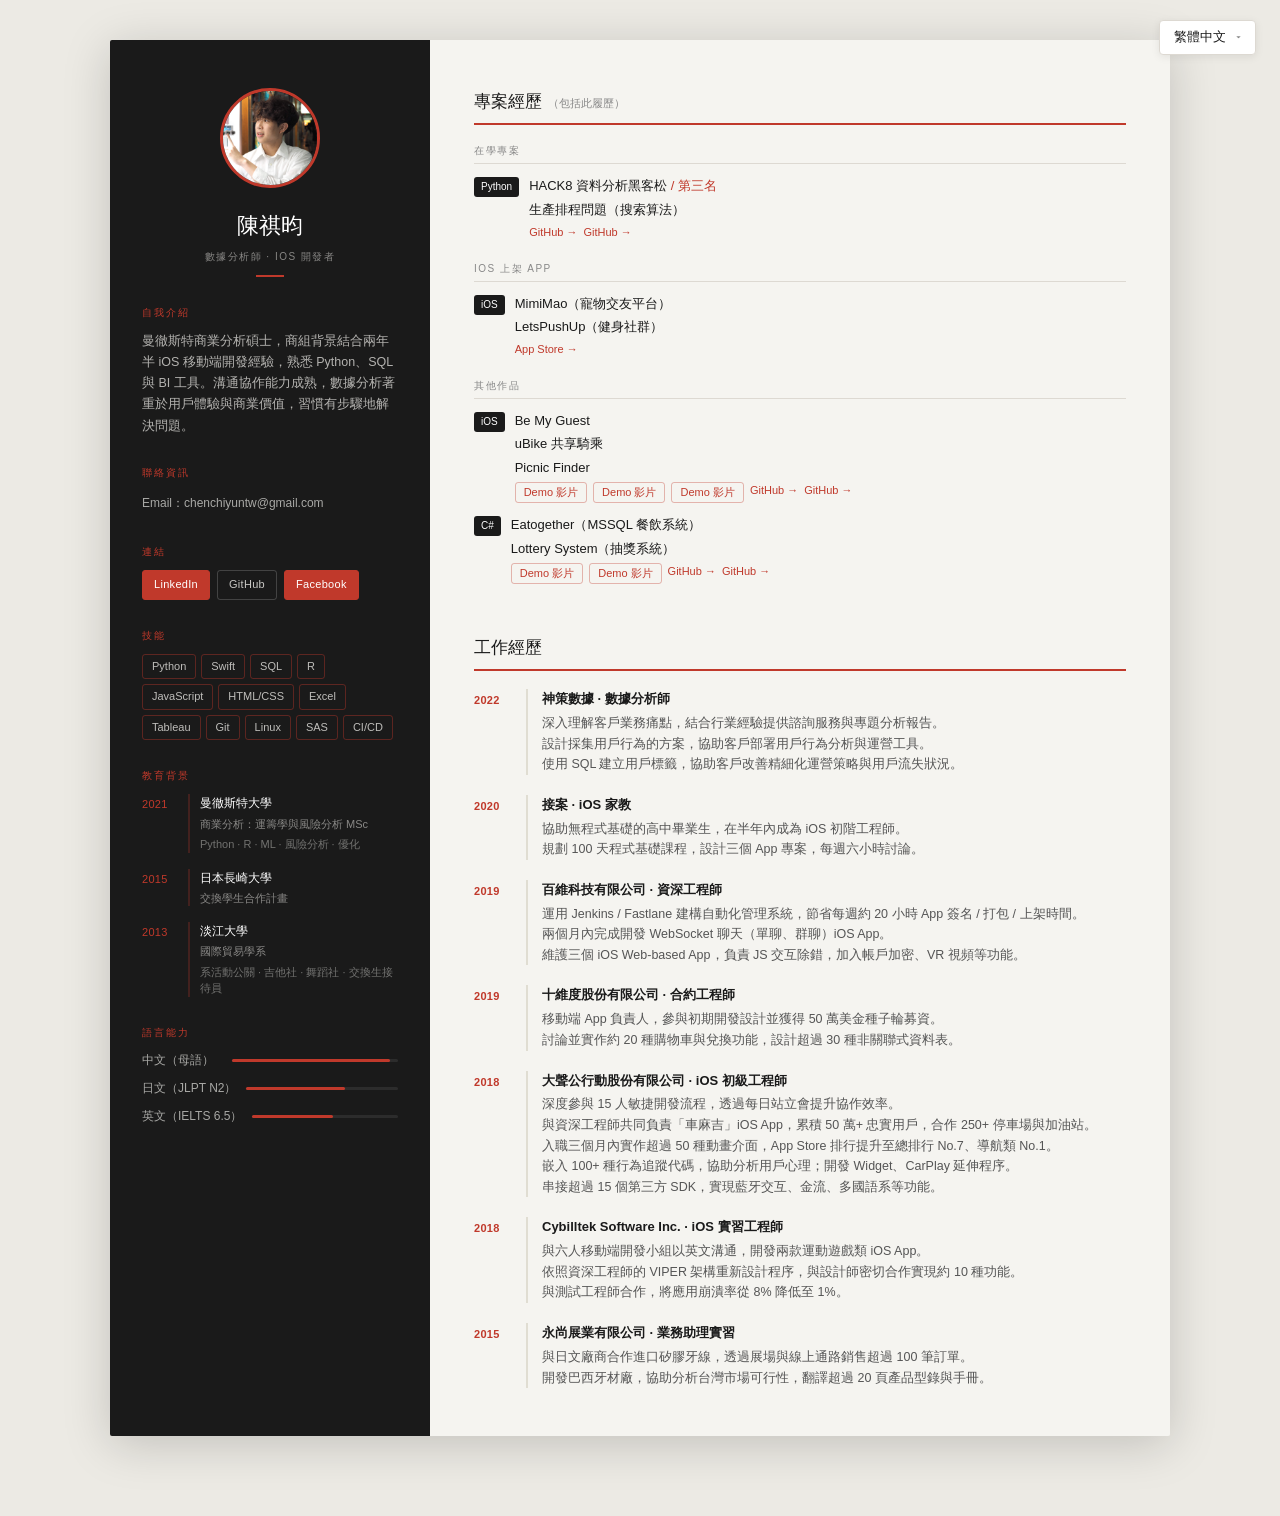
==== resume/index.html @ 27e23952 "個人網站根站台：駭客風履歷為首頁，正式履歷移至 /resume/ - / 為 GARY//OS 單檔 vanilla 履歷（自 gary-terminal 移入） - /resume/ 為原 shir" ====
<!DOCTYPE html>
<html lang="zh-TW">
<head>
  <meta charset="utf-8">
  <meta name="viewport" content="width=device-width, initial-scale=1.0">
  <title>陳祺昀 — 個人履歷</title>
  <link rel="stylesheet" href="style.css">
</head>
<body>

<nav class="lang-switcher">
  <div class="lang-current">繁體中文</div>
  <div class="lang-menu">
    <a href="./index.html" class="active">繁體中文</a>
    <a href="./resume-cn.html">简体中文</a>
    <a href="./resume-jp.html">日本語</a>
    <a href="./resume-en.html">English</a>
  </div>
</nav>

<div class="resume">

  <!-- ========== LEFT ========== -->
  <div class="col-left">

    <div class="profile">
      <img src="self3.jpg" alt="陳祺昀" class="profile-photo">
      <div class="profile-name">陳祺昀</div>
      <div class="profile-sub">數據分析師 · iOS 開發者</div>
      <div class="profile-divider"></div>
    </div>

    <div>
      <div class="lbl">自我介紹</div>
      <p style="font-size:12.5px;color:rgba(245,244,240,0.7);line-height:1.7;">
        曼徹斯特商業分析碩士，商組背景結合兩年半 iOS 移動端開發經驗，熟悉 Python、SQL 與 BI 工具。溝通協作能力成熟，數據分析著重於用戶體驗與商業價值，習慣有步驟地解決問題。
      </p>
    </div>

    <div>
      <div class="lbl">聯絡資訊</div>
      <ul class="contact-list">
        <li>Email：chenchiyuntw@gmail.com</li>
      </ul>
    </div>

    <div>
      <div class="lbl">連結</div>
      <div class="links">
        <a class="link-btn fill" href="https://www.linkedin.com/in/chenchiyun" target="_blank">LinkedIn</a>
        <a class="link-btn" href="https://github.com/shironchen" target="_blank">GitHub</a>
        <a class="link-btn fill" href="https://www.facebook.com/shironchen" target="_blank">Facebook</a>
      </div>
    </div>

    <div>
      <div class="lbl">技能</div>
      <div class="skill-tags">
        <span class="skill-tag">Python</span>
        <span class="skill-tag">Swift</span>
        <span class="skill-tag">SQL</span>
        <span class="skill-tag">R</span>
        <span class="skill-tag">JavaScript</span>
        <span class="skill-tag">HTML/CSS</span>
        <span class="skill-tag">Excel</span>
        <span class="skill-tag">Tableau</span>
        <span class="skill-tag">Git</span>
        <span class="skill-tag">Linux</span>
        <span class="skill-tag">SAS</span>
        <span class="skill-tag">CI/CD</span>
      </div>
    </div>

    <div>
      <div class="lbl">教育背景</div>
      <div class="edu-list">
        <div class="edu-item">
          <div class="edu-year">2021</div>
          <div class="edu-body">
            <strong>曼徹斯特大學</strong>
            <span>商業分析：運籌學與風險分析 MSc</span>
            <span style="margin-top:4px;font-size:11px;color:rgba(245,244,240,0.4);">Python · R · ML · 風險分析 · 優化</span>
          </div>
        </div>
        <div class="edu-item">
          <div class="edu-year">2015</div>
          <div class="edu-body">
            <strong>日本長崎大學</strong>
            <span>交換學生合作計畫</span>
          </div>
        </div>
        <div class="edu-item">
          <div class="edu-year">2013</div>
          <div class="edu-body">
            <strong>淡江大學</strong>
            <span>國際貿易學系</span>
            <span style="margin-top:4px;font-size:11px;color:rgba(245,244,240,0.4);">系活動公關 · 吉他社 · 舞蹈社 · 交換生接待員</span>
          </div>
        </div>
      </div>
    </div>

    <div>
      <div class="lbl">語言能力</div>
      <div class="lang-bars">
        <div class="lang-bar-row">
          <span class="name">中文（母語）</span>
          <div class="bar-track"><div class="bar-fill" style="width:95%"></div></div>
        </div>
        <div class="lang-bar-row">
          <span class="name">日文（JLPT N2）</span>
          <div class="bar-track"><div class="bar-fill" style="width:65%"></div></div>
        </div>
        <div class="lang-bar-row">
          <span class="name">英文（IELTS 6.5）</span>
          <div class="bar-track"><div class="bar-fill" style="width:55%"></div></div>
        </div>
      </div>
    </div>

  </div>

  <!-- ========== RIGHT ========== -->
  <div class="col-right">

    <div>
      <div class="sec-title">專案經歷<small>（包括此履歷）</small></div>

      <div class="proj-group">
        <div class="proj-group-lbl">在學專案</div>
        <div class="proj-row">
          <span class="proj-lang-badge">Python</span>
          <div class="proj-items">
            <div class="proj-name">HACK8 資料分析黑客松 <span style="color:#c0392b;font-weight:400;">/ 第三名</span></div>
            <div class="proj-name">生產排程問題（搜索算法）</div>
            <div class="proj-links">
              <a class="proj-link" href="https://github.com/shironchen/Hack8" target="_blank">GitHub →</a>
              <a class="proj-link" href="https://github.com/shironchen/PFSP_Problem" target="_blank">GitHub →</a>
            </div>
          </div>
        </div>
      </div>

      <div class="proj-group">
        <div class="proj-group-lbl">iOS 上架 App</div>
        <div class="proj-row">
          <span class="proj-lang-badge">iOS</span>
          <div class="proj-items">
            <div class="proj-name">MimiMao（寵物交友平台）</div>
            <div class="proj-name">LetsPushUp（健身社群）</div>
            <div class="proj-links">
              <a class="proj-link" href="https://apps.apple.com/gb/app/mimimao/id1538144540" target="_blank">App Store →</a>
            </div>
          </div>
        </div>
      </div>

      <div class="proj-group">
        <div class="proj-group-lbl">其他作品</div>
        <div class="proj-row">
          <span class="proj-lang-badge">iOS</span>
          <div class="proj-items">
            <div class="proj-name">Be My Guest</div>
            <div class="proj-name">uBike 共享騎乘</div>
            <div class="proj-name">Picnic Finder</div>
            <div class="proj-links">
              <button class="demo-btn" data-video="./images/bemyguest.mp4">Demo 影片</button>
              <button class="demo-btn" data-video="./images/uBike.mp4">Demo 影片</button>
              <button class="demo-btn" data-video="./images/letsPicnic.mp4">Demo 影片</button>
              <a class="proj-link" href="https://github.com/helloshirotw/friendy" target="_blank">GitHub →</a>
              <a class="proj-link" href="https://github.com/helloshirotw/letsPicnic" target="_blank">GitHub →</a>
            </div>
          </div>
        </div>
        <div class="proj-row" style="margin-top:10px;">
          <span class="proj-lang-badge">C#</span>
          <div class="proj-items">
            <div class="proj-name">Eatogether（MSSQL 餐飲系統）</div>
            <div class="proj-name">Lottery System（抽獎系統）</div>
            <div class="proj-links">
              <button class="demo-btn" data-video="./images/dingbendongTest.mp4">Demo 影片</button>
              <button class="demo-btn" data-video="./images/winformVideo03.mp4">Demo 影片</button>
              <a class="proj-link" href="https://github.com/HelloShiro/DingBenDong" target="_blank">GitHub →</a>
              <a class="proj-link" href="https://github.com/HelloShiro/windows_app/tree/master/lottery" target="_blank">GitHub →</a>
            </div>
          </div>
        </div>
      </div>
    </div>

    <div>
      <div class="sec-title">工作經歷</div>
      <div class="exp-list">

        <div class="exp-item">
          <div class="exp-year">2022</div>
          <div class="exp-body">
            <div class="exp-company">神策數據 · 數據分析師</div>
            <ul>
              <li>深入理解客戶業務痛點，結合行業經驗提供諮詢服務與專題分析報告。</li>
              <li>設計採集用戶行為的方案，協助客戶部署用戶行為分析與運營工具。</li>
              <li>使用 SQL 建立用戶標籤，協助客戶改善精細化運營策略與用戶流失狀況。</li>
            </ul>
          </div>
        </div>

        <div class="exp-item">
          <div class="exp-year">2020</div>
          <div class="exp-body">
            <div class="exp-company">接案 · iOS 家教</div>
            <ul>
              <li>協助無程式基礎的高中畢業生，在半年內成為 iOS 初階工程師。</li>
              <li>規劃 100 天程式基礎課程，設計三個 App 專案，每週六小時討論。</li>
            </ul>
          </div>
        </div>

        <div class="exp-item">
          <div class="exp-year">2019</div>
          <div class="exp-body">
            <div class="exp-company">百維科技有限公司 · 資深工程師</div>
            <ul>
              <li>運用 Jenkins / Fastlane 建構自動化管理系統，節省每週約 20 小時 App 簽名 / 打包 / 上架時間。</li>
              <li>兩個月內完成開發 WebSocket 聊天（單聊、群聊）iOS App。</li>
              <li>維護三個 iOS Web-based App，負責 JS 交互除錯，加入帳戶加密、VR 視頻等功能。</li>
            </ul>
          </div>
        </div>

        <div class="exp-item">
          <div class="exp-year">2019</div>
          <div class="exp-body">
            <div class="exp-company">十維度股份有限公司 · 合約工程師</div>
            <ul>
              <li>移動端 App 負責人，參與初期開發設計並獲得 50 萬美金種子輪募資。</li>
              <li>討論並實作約 20 種購物車與兌換功能，設計超過 30 種非關聯式資料表。</li>
            </ul>
          </div>
        </div>

        <div class="exp-item">
          <div class="exp-year">2018</div>
          <div class="exp-body">
            <div class="exp-company">大聲公行動股份有限公司 · iOS 初級工程師</div>
            <ul>
              <li>深度參與 15 人敏捷開發流程，透過每日站立會提升協作效率。</li>
              <li>與資深工程師共同負責「車麻吉」iOS App，累積 50 萬+ 忠實用戶，合作 250+ 停車場與加油站。</li>
              <li>入職三個月內實作超過 50 種動畫介面，App Store 排行提升至總排行 No.7、導航類 No.1。</li>
              <li>嵌入 100+ 種行為追蹤代碼，協助分析用戶心理；開發 Widget、CarPlay 延伸程序。</li>
              <li>串接超過 15 個第三方 SDK，實現藍牙交互、金流、多國語系等功能。</li>
            </ul>
          </div>
        </div>

        <div class="exp-item">
          <div class="exp-year">2018</div>
          <div class="exp-body">
            <div class="exp-company">Cybilltek Software Inc. · iOS 實習工程師</div>
            <ul>
              <li>與六人移動端開發小組以英文溝通，開發兩款運動遊戲類 iOS App。</li>
              <li>依照資深工程師的 VIPER 架構重新設計程序，與設計師密切合作實現約 10 種功能。</li>
              <li>與測試工程師合作，將應用崩潰率從 8% 降低至 1%。</li>
            </ul>
          </div>
        </div>

        <div class="exp-item">
          <div class="exp-year">2015</div>
          <div class="exp-body">
            <div class="exp-company">永尚展業有限公司 · 業務助理實習</div>
            <ul>
              <li>與日文廠商合作進口矽膠牙線，透過展場與線上通路銷售超過 100 筆訂單。</li>
              <li>開發巴西牙材廠，協助分析台灣市場可行性，翻譯超過 20 頁產品型錄與手冊。</li>
            </ul>
          </div>
        </div>

      </div>
    </div>

  </div>
</div>

<!-- Shared video modal -->
<div class="modal-overlay" id="modal-overlay">
  <div class="modal-box">
    <button id="modal-close">×</button>
    <video id="modal-video" controls></video>
  </div>
</div>

<script src="main.js"></script>
</body>
</html>
---- resume/style.css ----
/* shironchen.github.io — 典雅紙質 */

*, *::before, *::after { box-sizing: border-box; margin: 0; padding: 0; }

:root {
  --bg: #f5f4f0;
  --dark: #1a1a1a;
  --accent: #c0392b;
  --text-muted: #888;
  --border: #ddd9d2;
  --left-bg: #1a1a1a;
  --left-text: rgba(245,244,240,0.9);
  --left-muted: rgba(245,244,240,0.5);
  --serif: Georgia, 'Times New Roman', serif;
  --sans: -apple-system, BlinkMacSystemFont, 'Segoe UI', sans-serif;
}

body {
  background: #eceae4;
  color: var(--dark);
  font-family: var(--sans);
  font-size: 14px;
  line-height: 1.6;
  min-height: 100vh;
  display: flex;
  justify-content: center;
  align-items: flex-start;
  padding: 40px 20px 80px;
}

a { text-decoration: none; }
ul { list-style: none; padding: 0; }

/* ---- Language Switcher ---- */
.lang-switcher {
  position: fixed;
  top: 20px;
  right: 24px;
  z-index: 1000;
}

.lang-current {
  display: flex;
  align-items: center;
  gap: 6px;
  padding: 6px 14px;
  background: white;
  border: 1px solid var(--border);
  border-radius: 4px;
  cursor: pointer;
  font-size: 13px;
  color: var(--dark);
  user-select: none;
  box-shadow: 0 2px 8px rgba(0,0,0,0.08);
}

.lang-current::after {
  content: '▾';
  font-size: 10px;
  color: var(--text-muted);
  margin-left: 4px;
}

.lang-menu {
  display: none;
  position: absolute;
  top: calc(100% + 4px);
  right: 0;
  background: white;
  border: 1px solid var(--border);
  border-radius: 4px;
  min-width: 130px;
  box-shadow: 0 4px 16px rgba(0,0,0,0.1);
  overflow: hidden;
}

.lang-menu.open { display: block; }

.lang-menu a {
  display: block;
  padding: 9px 16px;
  font-size: 13px;
  color: var(--dark);
}

.lang-menu a:hover { background: #f5f4f0; }
.lang-menu a.active { color: var(--accent); background: #fdf5f5; }

/* ---- Resume Container ---- */
.resume {
  display: flex;
  width: 100%;
  max-width: 1060px;
  min-height: 800px;
  box-shadow: 0 8px 48px rgba(0,0,0,0.18);
  border-radius: 2px;
  overflow: hidden;
}

/* ---- Left Column ---- */
.col-left {
  flex: 0 0 320px;
  background: var(--left-bg);
  color: var(--left-text);
  padding: 48px 32px;
  display: flex;
  flex-direction: column;
  gap: 28px;
}

.profile { text-align: center; }

.profile-photo {
  width: 100px;
  height: 100px;
  border-radius: 50%;
  object-fit: cover;
  border: 3px solid var(--accent);
  margin-bottom: 14px;
}

.profile-name {
  font-family: var(--serif);
  font-size: 22px;
  font-weight: 400;
  letter-spacing: -0.3px;
  color: white;
}

.profile-sub {
  font-size: 10px;
  letter-spacing: 1.5px;
  color: var(--left-muted);
  text-transform: uppercase;
  margin-top: 5px;
}

.profile-divider {
  width: 28px;
  height: 2px;
  background: var(--accent);
  margin: 10px auto 0;
}

/* ---- Left section label ---- */
.lbl {
  font-size: 10px;
  letter-spacing: 2px;
  text-transform: uppercase;
  color: var(--accent);
  margin-bottom: 10px;
  font-family: var(--sans);
}

/* ---- Contact ---- */
.contact-list li {
  font-size: 12px;
  color: rgba(245,244,240,0.65);
  padding: 3px 0;
  word-break: break-all;
}

/* ---- Link buttons ---- */
.links { display: flex; flex-wrap: wrap; gap: 7px; }

.link-btn {
  display: inline-block;
  padding: 5px 11px;
  font-size: 11px;
  border: 1px solid rgba(255,255,255,0.18);
  border-radius: 3px;
  color: rgba(245,244,240,0.8);
  letter-spacing: 0.3px;
  transition: border-color 0.15s, color 0.15s;
}

.link-btn:hover { border-color: var(--accent); color: white; }
.link-btn.fill { background: var(--accent); border-color: var(--accent); color: white; }

/* ---- Skill tags ---- */
.skill-tags { display: flex; flex-wrap: wrap; gap: 5px; }

.skill-tag {
  font-size: 11px;
  padding: 3px 9px;
  border: 1px solid rgba(192,57,43,0.4);
  border-radius: 3px;
  color: rgba(245,244,240,0.75);
}

/* ---- Education timeline (left) ---- */
.edu-list { display: flex; flex-direction: column; gap: 16px; }

.edu-item { display: flex; gap: 12px; }

.edu-year {
  font-size: 11px;
  color: var(--accent);
  min-width: 34px;
  padding-top: 2px;
  letter-spacing: 0.3px;
}

.edu-body {
  border-left: 2px solid rgba(192,57,43,0.25);
  padding-left: 10px;
  flex: 1;
}

.edu-body strong {
  display: block;
  font-size: 12px;
  color: white;
  font-weight: 500;
  margin-bottom: 2px;
}

.edu-body span {
  display: block;
  font-size: 11px;
  color: var(--left-muted);
  line-height: 1.5;
}

/* ---- Language bars ---- */
.lang-bars { display: flex; flex-direction: column; gap: 9px; }

.lang-bar-row {
  display: flex;
  align-items: center;
  gap: 10px;
  font-size: 12px;
  color: rgba(245,244,240,0.65);
}

.lang-bar-row .name { min-width: 80px; }

.bar-track {
  flex: 1;
  height: 3px;
  background: rgba(255,255,255,0.08);
  border-radius: 2px;
}

.bar-fill {
  height: 100%;
  background: var(--accent);
  border-radius: 2px;
}

/* ---- Right Column ---- */
.col-right {
  flex: 1;
  background: var(--bg);
  padding: 48px 44px;
  display: flex;
  flex-direction: column;
  gap: 32px;
}

/* ---- Section heading (right) ---- */
.sec-title {
  font-family: var(--serif);
  font-size: 17px;
  font-weight: 400;
  color: var(--dark);
  margin-bottom: 18px;
  padding-bottom: 8px;
  border-bottom: 2px solid var(--accent);
}

.sec-title small {
  font-size: 11px;
  color: var(--text-muted);
  font-family: var(--sans);
  font-weight: 400;
  margin-left: 6px;
}

/* ---- Experience list (right) ---- */
.exp-list { display: flex; flex-direction: column; gap: 20px; }

.exp-item { display: flex; gap: 14px; }

.exp-year {
  font-size: 11px;
  color: var(--accent);
  min-width: 38px;
  padding-top: 3px;
  font-weight: 600;
  letter-spacing: 0.3px;
}

.exp-body {
  border-left: 2px solid #e0ddd2;
  padding-left: 14px;
  flex: 1;
}

.exp-company {
  font-size: 13px;
  font-weight: 600;
  color: var(--dark);
  margin-bottom: 3px;
}

.exp-body ul li {
  font-size: 12.5px;
  color: #555;
  line-height: 1.65;
}

/* ---- Project groups ---- */
.proj-group { margin-bottom: 18px; }

.proj-group-lbl {
  font-size: 10px;
  text-transform: uppercase;
  letter-spacing: 1.5px;
  color: var(--text-muted);
  margin-bottom: 10px;
  padding-bottom: 4px;
  border-bottom: 1px solid var(--border);
}

.proj-row {
  display: flex;
  align-items: flex-start;
  gap: 10px;
  margin-bottom: 8px;
}

.proj-lang-badge {
  font-size: 10px;
  background: var(--dark);
  color: white;
  padding: 2px 7px;
  border-radius: 3px;
  margin-top: 3px;
  white-space: nowrap;
}

.proj-items { flex: 1; }

.proj-name {
  font-size: 13px;
  font-weight: 500;
  color: var(--dark);
  line-height: 1.8;
}

.proj-links { display: flex; flex-wrap: wrap; gap: 6px; margin-top: 3px; }

.proj-link {
  font-size: 11px;
  color: var(--accent);
  border-bottom: 1px solid transparent;
  transition: border-color 0.15s;
}

.proj-link:hover { border-color: var(--accent); }

.demo-btn {
  font-size: 11px;
  color: var(--accent);
  background: none;
  border: 1px solid rgba(192,57,43,0.35);
  border-radius: 3px;
  padding: 2px 8px;
  cursor: pointer;
  font-family: var(--sans);
  transition: background 0.15s, color 0.15s;
}

.demo-btn:hover { background: var(--accent); color: white; border-color: var(--accent); }

/* ---- Modal ---- */
.modal-overlay {
  display: none;
  position: fixed;
  inset: 0;
  background: rgba(0,0,0,0.88);
  z-index: 2000;
  align-items: center;
  justify-content: center;
}

.modal-overlay.open { display: flex; }

.modal-box {
  position: relative;
  background: #111;
  border-radius: 4px;
  padding: 10px;
  max-width: 860px;
  width: 90%;
}

#modal-close {
  position: absolute;
  top: -13px;
  right: -13px;
  width: 26px;
  height: 26px;
  border-radius: 50%;
  background: var(--accent);
  color: white;
  border: none;
  font-size: 15px;
  cursor: pointer;
  display: flex;
  align-items: center;
  justify-content: center;
}

#modal-video { width: 100%; display: block; border-radius: 2px; }

/* ---- Responsive ---- */
@media (max-width: 800px) {
  body { padding: 0 0 40px; }

  .resume { flex-direction: column; box-shadow: none; border-radius: 0; }

  .col-left { flex: none; padding: 36px 24px; }
  .col-right { padding: 32px 24px; }

  .lang-switcher { top: 12px; right: 12px; }
}
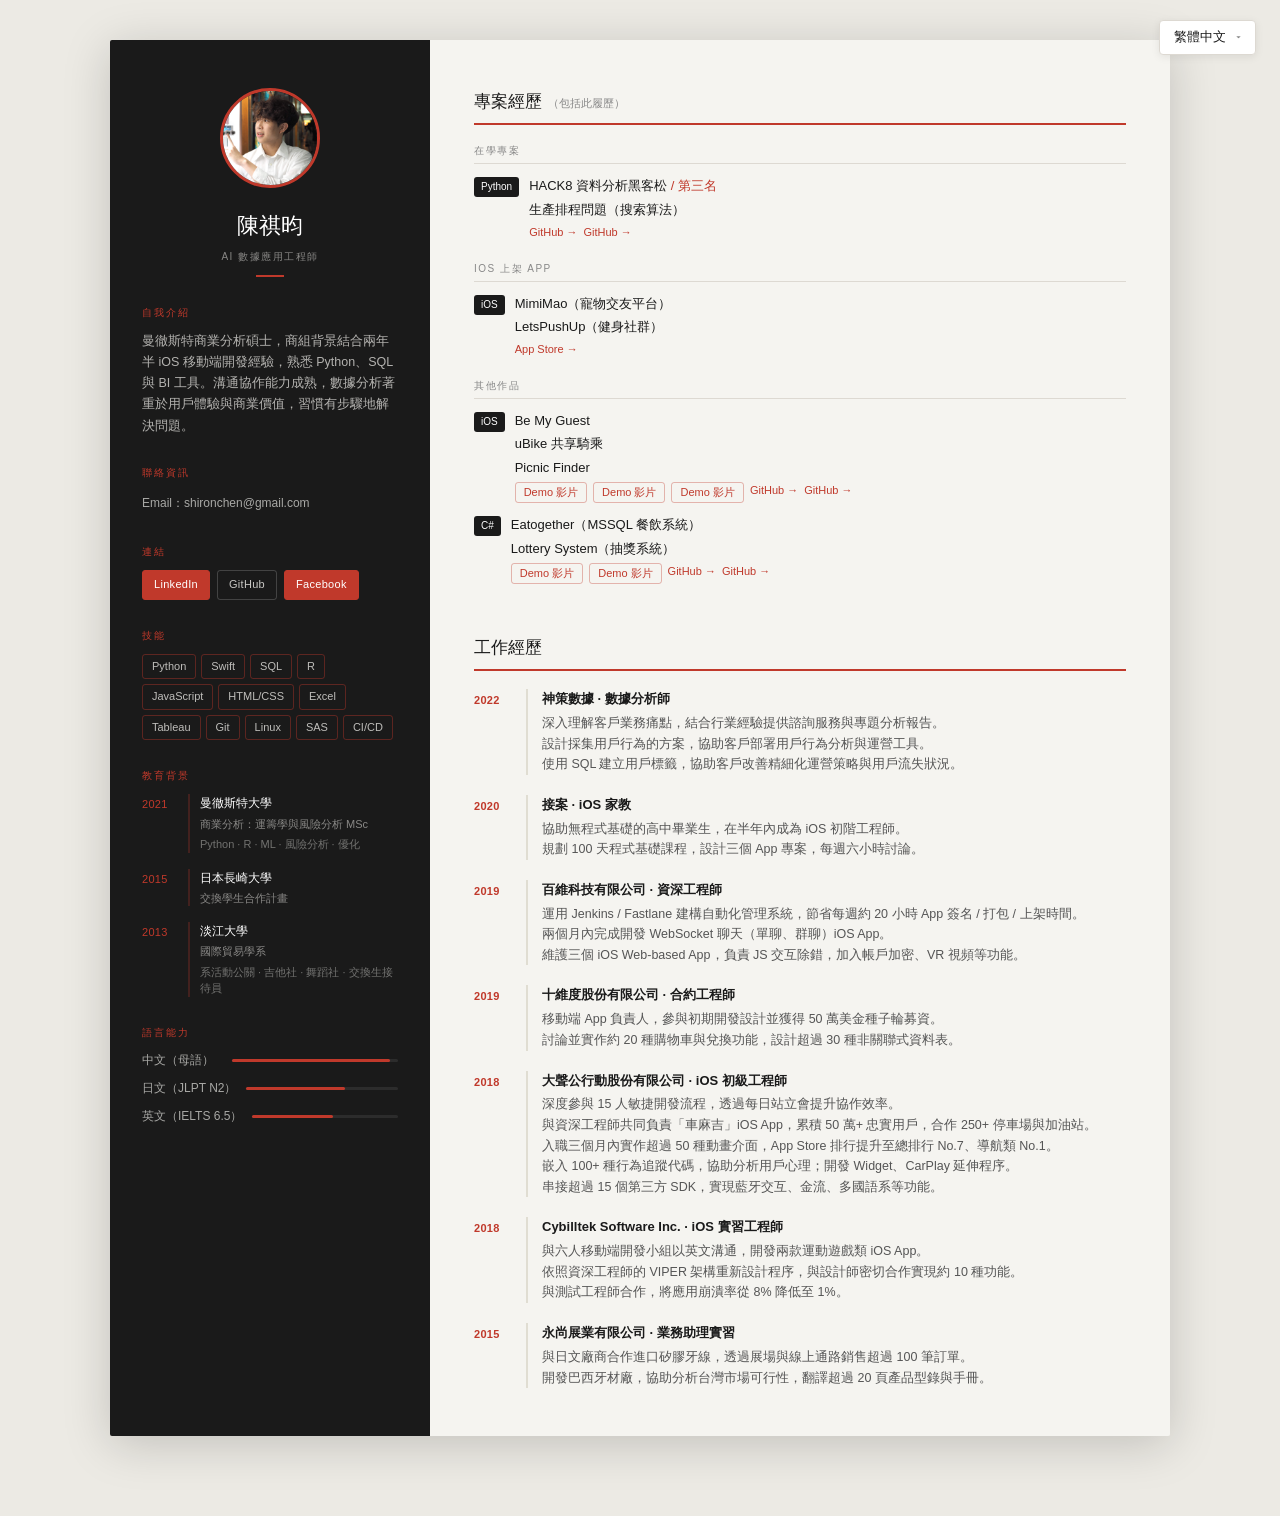
==== commit 140ab445: "移除公開手機號、統一 email 與定位、重壓四支大影片 - index.html：移除聯絡區手機號（公開站台防爬蟲），LINKEDIN 由「保密中」   改為實際連結（/resume/ 各頁本來就已" ====
--- a/resume/index.html
+++ b/resume/index.html
@@ -26,7 +26,7 @@
     <div class="profile">
       <img src="self3.jpg" alt="陳祺昀" class="profile-photo">
       <div class="profile-name">陳祺昀</div>
-      <div class="profile-sub">數據分析師 · iOS 開發者</div>
+      <div class="profile-sub">AI 數據應用工程師</div>
       <div class="profile-divider"></div>
     </div>
 
@@ -40,7 +40,7 @@
     <div>
       <div class="lbl">聯絡資訊</div>
       <ul class="contact-list">
-        <li>Email：chenchiyuntw@gmail.com</li>
+        <li>Email：shironchen@gmail.com</li>
       </ul>
     </div>
 
